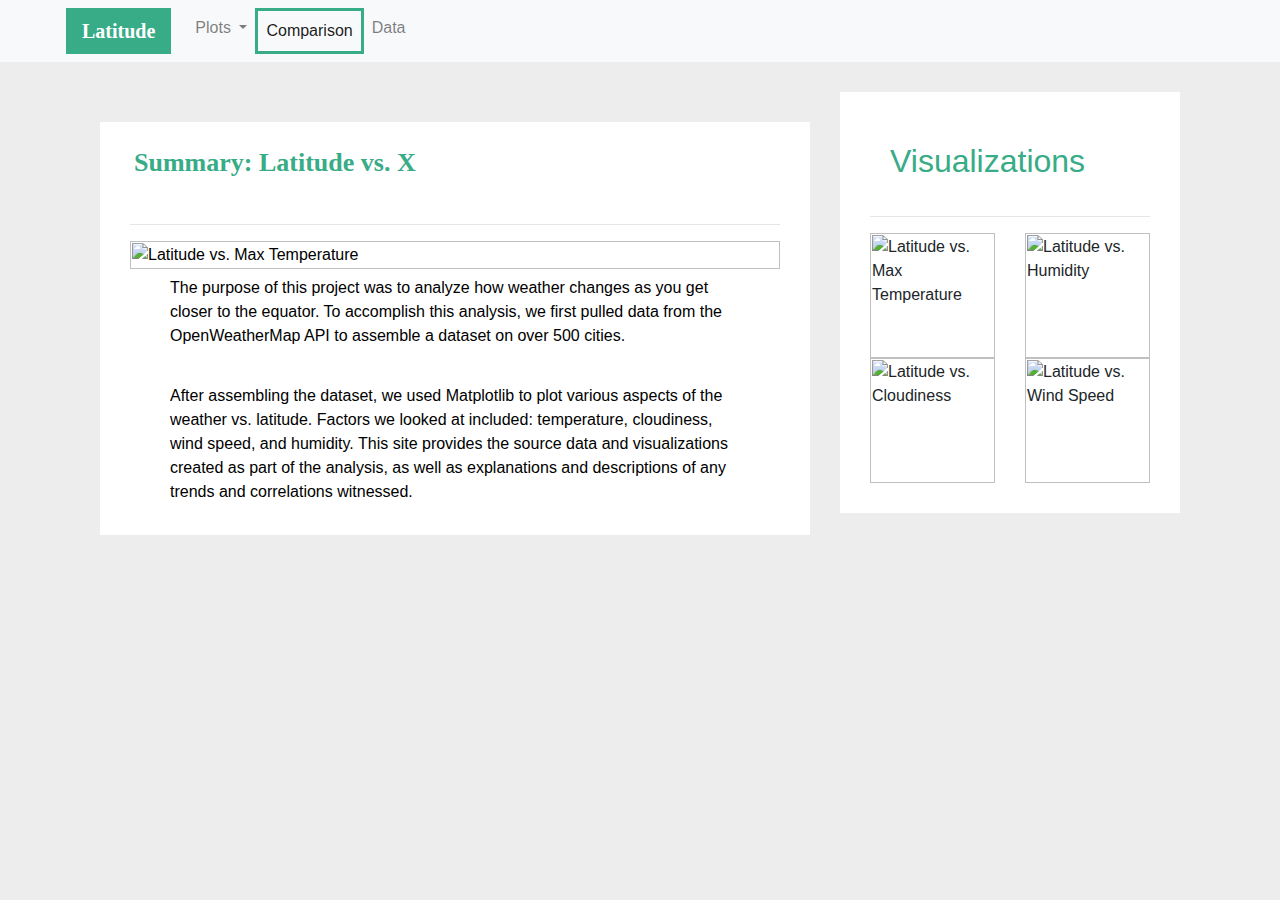
==== index.html @ e4061477 "Add files via upload" ====
<!DOCTYPE html>
<html lang="en">

<head>
  <meta charset="UTF-8">
  <title>Bootstrap Visualizations</title>
  
  <link rel="stylesheet" href="https://stackpath.bootstrapcdn.com/bootstrap/4.3.1/css/bootstrap.min.css" integrity="sha384-ggOyR0iXCbMQv3Xipma34MD+dH/1fQ784/j6cY/iJTQUOhcWr7x9JvoRxT2MZw1T" crossorigin="anonymous">
  <link rel="stylesheet" href="style.css">
</head>

<body>
    
    <div class="navigation">
    <nav class="navbar navbar-expand-lg navbar-light bg-light">
        <a class="navbar-brand" href="#">Latitude</a>
        <button class="navbar-toggler" type="button" data-toggle="collapse" data-target="#navbarSupportedContent" aria-controls="navbarSupportedContent" aria-expanded="false" aria-label="Toggle navigation">
          <span class="navbar-toggler-icon"></span>
        </button>
        
        
            <div class="collapse navbar-collapse" id="navbarSupportedContent">
            <ul class="navbar-nav mr-auto">
                
                <li class="nav-item dropdown">
                <a class="nav-link dropdown-toggle" href="#" class="navbarDropdown" role="button" data-toggle="dropdown" aria-haspopup="true" aria-expanded="false" style="float:right">
                    Plots
                </a>
                <div class="dropdown-menu" aria-labelledby="navbarDropdown">
                    <a class="dropdown-item" href="max-temp.html">Max Temperature</a>
                    <a class="dropdown-item" href="humidity.html">Humidity</a>
                    <a class="dropdown-item" href="cloudiness.html">Cloudiness</a>
                    <a class="dropdown-item" href="windSpeed.html">Wind Speed</a>
                </div>
                </li>
                <li class="nav-item active">
                    <a class="nav-link" href="comparisons.html">Comparison<span class="sr-only">(current)</span></a>
                </li>
                <li class="nav-item">
                    <a class="nav-link" href="data.html">Data</a>
                </li>

                
            </ul>
            </div> 
        
      </nav>
    </div>



    <div class="container">
        <section class="row">
            <div class="col-md-8">
                <div class="description-content">
                    <h1 class="description-header">Summary: Latitude vs. X</h1>
                    <hr>
                    <div>
                        <img class="fig1" src="images/Fig1.png" width = 30% height = 30% title = "Latitude vs. Max Temperature" style="float:left" />
                    </div>
                    <p>The purpose of this project was to analyze how weather changes as you get closer to the equator. To accomplish this analysis, we first pulled data from the OpenWeatherMap API to assemble a dataset on over 500 cities.</p>
                    <p>After assembling the dataset, we used Matplotlib to plot various aspects of the weather vs. latitude. Factors we looked at included: temperature, cloudiness, wind speed, and humidity. This site provides the source data and visualizations created as part of the analysis, as well as explanations and descriptions of any trends and correlations witnessed.</p>
                </div>
            </div>
            <div class="col-md-4">
                <div class="viso">
                    <div class="container">
                        <div class="row">
                            <div class="col-md-12">
                                <h2>Visualizations</h2>
                                <hr>
                            </div>
                        </div>

                        <div class="row">
                            <div class="col-md-6">
                                <div>
                                    <img src="images/Fig1.png" width = 150px height = 150px title = "Latitude vs. Max Temperature" style="float:left">
                                </div>
                            </div>
                                
                            <div class="col-md-6">
                                <div>
                                    <img src="images/Fig2.png" width = 150px height = 150px title = "Latitude vs. Humidity" style="float:left">
                                </div> 
                            </div>
                        </div>  

                        <div class="row">
                            <div class="col-md-6">
                                <div>
                                    <img src="images/Fig3.png" width = 150px height = 150px title = "Latitude vs. Cloudiness" style="float:left">
                                </div>
                            </div>
                                
                            <div class="col-md-6">
                                <div>
                                    <img src="images/Fig4.png" width = 150px height = 150px title = "Latitude vs. Wind Speed" style="float:left">
                                </div> 
                            </div>
                            
                        </div>
                    
                    </div>
                </div>
            </div>
            
        </section>
    
    </div>

    

    <script src="https://code.jquery.com/jquery-3.3.1.slim.min.js" integrity="sha384-q8i/X+965DzO0rT7abK41JStQIAqVgRVzpbzo5smXKp4YfRvH+8abtTE1Pi6jizo" crossorigin="anonymous"></script>
    <script src="https://cdnjs.cloudflare.com/ajax/libs/popper.js/1.14.7/umd/popper.min.js" integrity="sha384-UO2eT0CpHqdSJQ6hJty5KVphtPhzWj9WO1clHTMGa3JDZwrnQq4sF86dIHNDz0W1" crossorigin="anonymous"></script>
    <script src="https://stackpath.bootstrapcdn.com/bootstrap/4.3.1/js/bootstrap.min.js" integrity="sha384-JjSmVgyd0p3pXB1rRibZUAYoIIy6OrQ6VrjIEaFf/nJGzIxFDsf4x0xIM+B07jRM" crossorigin="anonymous"></script>
</body>

</html>
---- style.css ----
.navbar{
    background-color: #cacccb;
}

body{
    background-color: #ededed;
}

.navigation .navbar-brand{
    background-color: #38ab87;
    color: white;
    font-weight: bold;
    padding: inherit;
    margin-left: 50px;
    font-family: Georgia, Times, "Times New Roman", serif;
}

.dropdown-item{
    color: #30615c
}

.dropdown-menu .dropdown-item:hover, .dropdown-menu .dropdown-item:active{
    background-color:#adc7c4; 
}

.nav-link:hover{
    background-color:#adc7c4;
}

h1{
    background-color: white;
    color: #38ab87;
    padding: 30px;
}

h2{
    background-color: white;
    color: #38ab87;
    padding: 20px;
}
.container{
    padding: 30px;
    
}

.description-content{
    background-color: white;
    
}
.viso{
    background-color: white;
    
}

#fig1{
    margin-left: 20px;
    overflow-wrap: break-word;
}
p{
    padding: 10px;
    margin-left: 30px;
    margin-right: 30px;
}


@media (max-width: 900px){
    .navbar-expand-lg{
        background-color: #38ab87;
    }
    .navbar{
        max-height: none; 
        padding: inherit;
    }
    .navbar div{
        margin: inherit; 
        background-color: white;  
    }
    .navbar-brand{
        padding: 10px; 
    }
    
    button{
        margin-left: auto; 
    }
    
    button:focus {
        outline: 1px dotted;
    }
    }
    
    .description-content {
        margin-top: 30px;
        margin-bottom: 60px;
        padding: 10px 30px 5px;
        color: black;
        background-color: white;
    }
    
    .imageNav-content {
        margin-top: 40px;
        margin-bottom: 20px;
        padding: 10px 30px 40px;
        color: black;
        background-color: white;
    }
    .description-header, .imageNav-header {
        padding-top: 15px; 
        padding-left: 4px;
        color: #38ab87;
        font-size: 26px;
        font-weight: bold;
        font-family: Georgia, Times, "Times New Roman", serif;
    }
    
    img{
        width: 100%;
        height: 100%;
    }
    
    .description-image {
        float: left;
        width: 60%;
        height: 60%;
    }
    
    
    .active, .imageNav-photo:hover{
        border-color:#38ab87;
        border-style: solid; 
    }
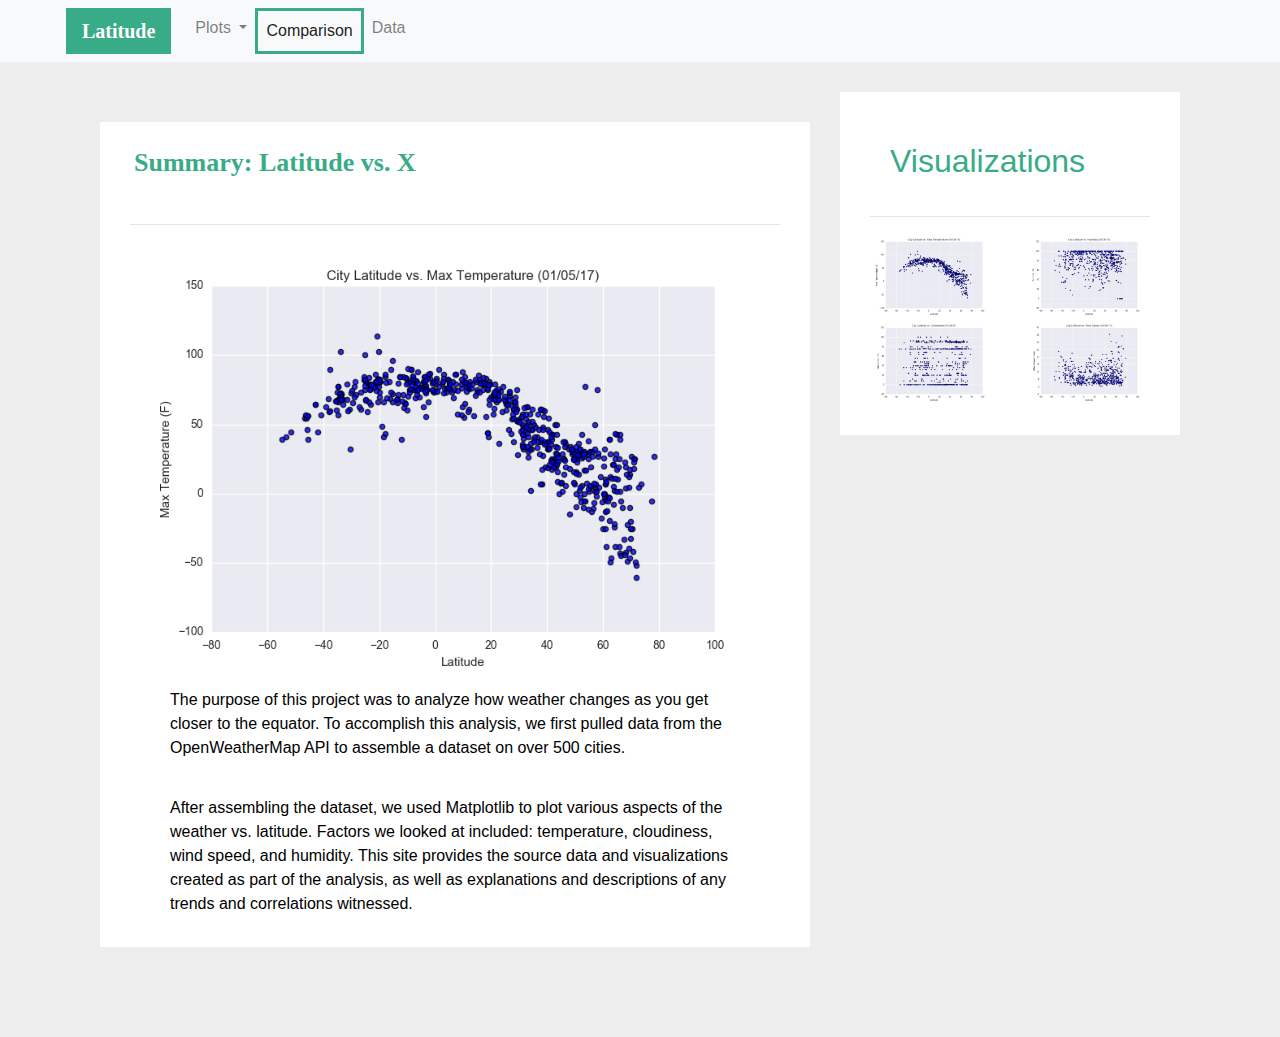
==== commit d9073e95: "commit" ====
--- a/index.html
+++ b/index.html
@@ -1,119 +1,119 @@
-<!DOCTYPE html>
-<html lang="en">
-
-<head>
-  <meta charset="UTF-8">
-  <title>Bootstrap Visualizations</title>
-  
-  <link rel="stylesheet" href="https://stackpath.bootstrapcdn.com/bootstrap/4.3.1/css/bootstrap.min.css" integrity="sha384-ggOyR0iXCbMQv3Xipma34MD+dH/1fQ784/j6cY/iJTQUOhcWr7x9JvoRxT2MZw1T" crossorigin="anonymous">
-  <link rel="stylesheet" href="style.css">
-</head>
-
-<body>
-    
-    <div class="navigation">
-    <nav class="navbar navbar-expand-lg navbar-light bg-light">
-        <a class="navbar-brand" href="#">Latitude</a>
-        <button class="navbar-toggler" type="button" data-toggle="collapse" data-target="#navbarSupportedContent" aria-controls="navbarSupportedContent" aria-expanded="false" aria-label="Toggle navigation">
-          <span class="navbar-toggler-icon"></span>
-        </button>
-        
-        
-            <div class="collapse navbar-collapse" id="navbarSupportedContent">
-            <ul class="navbar-nav mr-auto">
-                
-                <li class="nav-item dropdown">
-                <a class="nav-link dropdown-toggle" href="#" class="navbarDropdown" role="button" data-toggle="dropdown" aria-haspopup="true" aria-expanded="false" style="float:right">
-                    Plots
-                </a>
-                <div class="dropdown-menu" aria-labelledby="navbarDropdown">
-                    <a class="dropdown-item" href="max-temp.html">Max Temperature</a>
-                    <a class="dropdown-item" href="humidity.html">Humidity</a>
-                    <a class="dropdown-item" href="cloudiness.html">Cloudiness</a>
-                    <a class="dropdown-item" href="windSpeed.html">Wind Speed</a>
-                </div>
-                </li>
-                <li class="nav-item active">
-                    <a class="nav-link" href="comparisons.html">Comparison<span class="sr-only">(current)</span></a>
-                </li>
-                <li class="nav-item">
-                    <a class="nav-link" href="data.html">Data</a>
-                </li>
-
-                
-            </ul>
-            </div> 
-        
-      </nav>
-    </div>
-
-
-
-    <div class="container">
-        <section class="row">
-            <div class="col-md-8">
-                <div class="description-content">
-                    <h1 class="description-header">Summary: Latitude vs. X</h1>
-                    <hr>
-                    <div>
-                        <img class="fig1" src="images/Fig1.png" width = 30% height = 30% title = "Latitude vs. Max Temperature" style="float:left" />
-                    </div>
-                    <p>The purpose of this project was to analyze how weather changes as you get closer to the equator. To accomplish this analysis, we first pulled data from the OpenWeatherMap API to assemble a dataset on over 500 cities.</p>
-                    <p>After assembling the dataset, we used Matplotlib to plot various aspects of the weather vs. latitude. Factors we looked at included: temperature, cloudiness, wind speed, and humidity. This site provides the source data and visualizations created as part of the analysis, as well as explanations and descriptions of any trends and correlations witnessed.</p>
-                </div>
-            </div>
-            <div class="col-md-4">
-                <div class="viso">
-                    <div class="container">
-                        <div class="row">
-                            <div class="col-md-12">
-                                <h2>Visualizations</h2>
-                                <hr>
-                            </div>
-                        </div>
-
-                        <div class="row">
-                            <div class="col-md-6">
-                                <div>
-                                    <img src="images/Fig1.png" width = 150px height = 150px title = "Latitude vs. Max Temperature" style="float:left">
-                                </div>
-                            </div>
-                                
-                            <div class="col-md-6">
-                                <div>
-                                    <img src="images/Fig2.png" width = 150px height = 150px title = "Latitude vs. Humidity" style="float:left">
-                                </div> 
-                            </div>
-                        </div>  
-
-                        <div class="row">
-                            <div class="col-md-6">
-                                <div>
-                                    <img src="images/Fig3.png" width = 150px height = 150px title = "Latitude vs. Cloudiness" style="float:left">
-                                </div>
-                            </div>
-                                
-                            <div class="col-md-6">
-                                <div>
-                                    <img src="images/Fig4.png" width = 150px height = 150px title = "Latitude vs. Wind Speed" style="float:left">
-                                </div> 
-                            </div>
-                            
-                        </div>
-                    
-                    </div>
-                </div>
-            </div>
-            
-        </section>
-    
-    </div>
-
-    
-
-    <script src="https://code.jquery.com/jquery-3.3.1.slim.min.js" integrity="sha384-q8i/X+965DzO0rT7abK41JStQIAqVgRVzpbzo5smXKp4YfRvH+8abtTE1Pi6jizo" crossorigin="anonymous"></script>
-    <script src="https://cdnjs.cloudflare.com/ajax/libs/popper.js/1.14.7/umd/popper.min.js" integrity="sha384-UO2eT0CpHqdSJQ6hJty5KVphtPhzWj9WO1clHTMGa3JDZwrnQq4sF86dIHNDz0W1" crossorigin="anonymous"></script>
-    <script src="https://stackpath.bootstrapcdn.com/bootstrap/4.3.1/js/bootstrap.min.js" integrity="sha384-JjSmVgyd0p3pXB1rRibZUAYoIIy6OrQ6VrjIEaFf/nJGzIxFDsf4x0xIM+B07jRM" crossorigin="anonymous"></script>
-</body>
-
+<!DOCTYPE html>
+<html lang="en">
+
+<head>
+  <meta charset="UTF-8">
+  <title>Bootstrap Visualizations</title>
+  
+  <link rel="stylesheet" href="https://stackpath.bootstrapcdn.com/bootstrap/4.3.1/css/bootstrap.min.css" integrity="sha384-ggOyR0iXCbMQv3Xipma34MD+dH/1fQ784/j6cY/iJTQUOhcWr7x9JvoRxT2MZw1T" crossorigin="anonymous">
+  <link rel="stylesheet" href="style.css">
+</head>
+
+<body>
+    
+    <div class="navigation">
+    <nav class="navbar navbar-expand-lg navbar-light bg-light">
+        <a class="navbar-brand" href="#">Latitude</a>
+        <button class="navbar-toggler" type="button" data-toggle="collapse" data-target="#navbarSupportedContent" aria-controls="navbarSupportedContent" aria-expanded="false" aria-label="Toggle navigation">
+          <span class="navbar-toggler-icon"></span>
+        </button>
+        
+        
+            <div class="collapse navbar-collapse" id="navbarSupportedContent">
+            <ul class="navbar-nav mr-auto">
+                
+                <li class="nav-item dropdown">
+                <a class="nav-link dropdown-toggle" href="#" class="navbarDropdown" role="button" data-toggle="dropdown" aria-haspopup="true" aria-expanded="false" style="float:right">
+                    Plots
+                </a>
+                <div class="dropdown-menu" aria-labelledby="navbarDropdown">
+                    <a class="dropdown-item" href="max-temp.html">Max Temperature</a>
+                    <a class="dropdown-item" href="humidity.html">Humidity</a>
+                    <a class="dropdown-item" href="cloudiness.html">Cloudiness</a>
+                    <a class="dropdown-item" href="windSpeed.html">Wind Speed</a>
+                </div>
+                </li>
+                <li class="nav-item active">
+                    <a class="nav-link" href="comparisons.html">Comparison<span class="sr-only">(current)</span></a>
+                </li>
+                <li class="nav-item">
+                    <a class="nav-link" href="data.html">Data</a>
+                </li>
+
+                
+            </ul>
+            </div> 
+        
+      </nav>
+    </div>
+
+
+
+    <div class="container">
+        <section class="row">
+            <div class="col-md-8">
+                <div class="description-content">
+                    <h1 class="description-header">Summary: Latitude vs. X</h1>
+                    <hr>
+                    <div>
+                        <img class="fig1" src="Images/Fig1.png" width = 30% height = 30% title = "Latitude vs. Max Temperature" style="float:left" />
+                    </div>
+                    <p>The purpose of this project was to analyze how weather changes as you get closer to the equator. To accomplish this analysis, we first pulled data from the OpenWeatherMap API to assemble a dataset on over 500 cities.</p>
+                    <p>After assembling the dataset, we used Matplotlib to plot various aspects of the weather vs. latitude. Factors we looked at included: temperature, cloudiness, wind speed, and humidity. This site provides the source data and visualizations created as part of the analysis, as well as explanations and descriptions of any trends and correlations witnessed.</p>
+                </div>
+            </div>
+            <div class="col-md-4">
+                <div class="viso">
+                    <div class="container">
+                        <div class="row">
+                            <div class="col-md-12">
+                                <h2>Visualizations</h2>
+                                <hr>
+                            </div>
+                        </div>
+
+                        <div class="row">
+                            <div class="col-md-6">
+                                <div>
+                                    <img src="Images/Fig1.png" width = 150px height = 150px title = "Latitude vs. Max Temperature" style="float:left">
+                                </div>
+                            </div>
+                                
+                            <div class="col-md-6">
+                                <div>
+                                    <img src="Images/Fig2.png" width = 150px height = 150px title = "Latitude vs. Humidity" style="float:left">
+                                </div> 
+                            </div>
+                        </div>  
+
+                        <div class="row">
+                            <div class="col-md-6">
+                                <div>
+                                    <img src="Images/Fig3.png" width = 150px height = 150px title = "Latitude vs. Cloudiness" style="float:left">
+                                </div>
+                            </div>
+                                
+                            <div class="col-md-6">
+                                <div>
+                                    <img src="Images/Fig4.png" width = 150px height = 150px title = "Latitude vs. Wind Speed" style="float:left">
+                                </div> 
+                            </div>
+                            
+                        </div>
+                    
+                    </div>
+                </div>
+            </div>
+            
+        </section>
+    
+    </div>
+
+    
+
+    <script src="https://code.jquery.com/jquery-3.3.1.slim.min.js" integrity="sha384-q8i/X+965DzO0rT7abK41JStQIAqVgRVzpbzo5smXKp4YfRvH+8abtTE1Pi6jizo" crossorigin="anonymous"></script>
+    <script src="https://cdnjs.cloudflare.com/ajax/libs/popper.js/1.14.7/umd/popper.min.js" integrity="sha384-UO2eT0CpHqdSJQ6hJty5KVphtPhzWj9WO1clHTMGa3JDZwrnQq4sF86dIHNDz0W1" crossorigin="anonymous"></script>
+    <script src="https://stackpath.bootstrapcdn.com/bootstrap/4.3.1/js/bootstrap.min.js" integrity="sha384-JjSmVgyd0p3pXB1rRibZUAYoIIy6OrQ6VrjIEaFf/nJGzIxFDsf4x0xIM+B07jRM" crossorigin="anonymous"></script>
+</body>
+
 </html>--- a/style.css
+++ b/style.css
@@ -1,130 +1,130 @@
-.navbar{
-    background-color: #cacccb;
-}
-
-body{
-    background-color: #ededed;
-}
-
-.navigation .navbar-brand{
-    background-color: #38ab87;
-    color: white;
-    font-weight: bold;
-    padding: inherit;
-    margin-left: 50px;
-    font-family: Georgia, Times, "Times New Roman", serif;
-}
-
-.dropdown-item{
-    color: #30615c
-}
-
-.dropdown-menu .dropdown-item:hover, .dropdown-menu .dropdown-item:active{
-    background-color:#adc7c4; 
-}
-
-.nav-link:hover{
-    background-color:#adc7c4;
-}
-
-h1{
-    background-color: white;
-    color: #38ab87;
-    padding: 30px;
-}
-
-h2{
-    background-color: white;
-    color: #38ab87;
-    padding: 20px;
-}
-.container{
-    padding: 30px;
-    
-}
-
-.description-content{
-    background-color: white;
-    
-}
-.viso{
-    background-color: white;
-    
-}
-
-#fig1{
-    margin-left: 20px;
-    overflow-wrap: break-word;
-}
-p{
-    padding: 10px;
-    margin-left: 30px;
-    margin-right: 30px;
-}
-
-
-@media (max-width: 900px){
-    .navbar-expand-lg{
-        background-color: #38ab87;
-    }
-    .navbar{
-        max-height: none; 
-        padding: inherit;
-    }
-    .navbar div{
-        margin: inherit; 
-        background-color: white;  
-    }
-    .navbar-brand{
-        padding: 10px; 
-    }
-    
-    button{
-        margin-left: auto; 
-    }
-    
-    button:focus {
-        outline: 1px dotted;
-    }
-    }
-    
-    .description-content {
-        margin-top: 30px;
-        margin-bottom: 60px;
-        padding: 10px 30px 5px;
-        color: black;
-        background-color: white;
-    }
-    
-    .imageNav-content {
-        margin-top: 40px;
-        margin-bottom: 20px;
-        padding: 10px 30px 40px;
-        color: black;
-        background-color: white;
-    }
-    .description-header, .imageNav-header {
-        padding-top: 15px; 
-        padding-left: 4px;
-        color: #38ab87;
-        font-size: 26px;
-        font-weight: bold;
-        font-family: Georgia, Times, "Times New Roman", serif;
-    }
-    
-    img{
-        width: 100%;
-        height: 100%;
-    }
-    
-    .description-image {
-        float: left;
-        width: 60%;
-        height: 60%;
-    }
-    
-    
-    .active, .imageNav-photo:hover{
-        border-color:#38ab87;
-        border-style: solid; 
+.navbar{
+    background-color: #cacccb;
+}
+
+body{
+    background-color: #ededed;
+}
+
+.navigation .navbar-brand{
+    background-color: #38ab87;
+    color: white;
+    font-weight: bold;
+    padding: inherit;
+    margin-left: 50px;
+    font-family: Georgia, Times, "Times New Roman", serif;
+}
+
+.dropdown-item{
+    color: #30615c
+}
+
+.dropdown-menu .dropdown-item:hover, .dropdown-menu .dropdown-item:active{
+    background-color:#adc7c4; 
+}
+
+.nav-link:hover{
+    background-color:#adc7c4;
+}
+
+h1{
+    background-color: white;
+    color: #38ab87;
+    padding: 30px;
+}
+
+h2{
+    background-color: white;
+    color: #38ab87;
+    padding: 20px;
+}
+.container{
+    padding: 30px;
+    
+}
+
+.description-content{
+    background-color: white;
+    
+}
+.viso{
+    background-color: white;
+    
+}
+
+#fig1{
+    margin-left: 20px;
+    overflow-wrap: break-word;
+}
+p{
+    padding: 10px;
+    margin-left: 30px;
+    margin-right: 30px;
+}
+
+
+@media (max-width: 900px){
+    .navbar-expand-lg{
+        background-color: #38ab87;
+    }
+    .navbar{
+        max-height: none; 
+        padding: inherit;
+    }
+    .navbar div{
+        margin: inherit; 
+        background-color: white;  
+    }
+    .navbar-brand{
+        padding: 10px; 
+    }
+    
+    button{
+        margin-left: auto; 
+    }
+    
+    button:focus {
+        outline: 1px dotted;
+    }
+    }
+    
+    .description-content {
+        margin-top: 30px;
+        margin-bottom: 60px;
+        padding: 10px 30px 5px;
+        color: black;
+        background-color: white;
+    }
+    
+    .imageNav-content {
+        margin-top: 40px;
+        margin-bottom: 20px;
+        padding: 10px 30px 40px;
+        color: black;
+        background-color: white;
+    }
+    .description-header, .imageNav-header {
+        padding-top: 15px; 
+        padding-left: 4px;
+        color: #38ab87;
+        font-size: 26px;
+        font-weight: bold;
+        font-family: Georgia, Times, "Times New Roman", serif;
+    }
+    
+    img{
+        width: 100%;
+        height: 100%;
+    }
+    
+    .description-image {
+        float: left;
+        width: 60%;
+        height: 60%;
+    }
+    
+    
+    .active, .imageNav-photo:hover{
+        border-color:#38ab87;
+        border-style: solid; 
     }